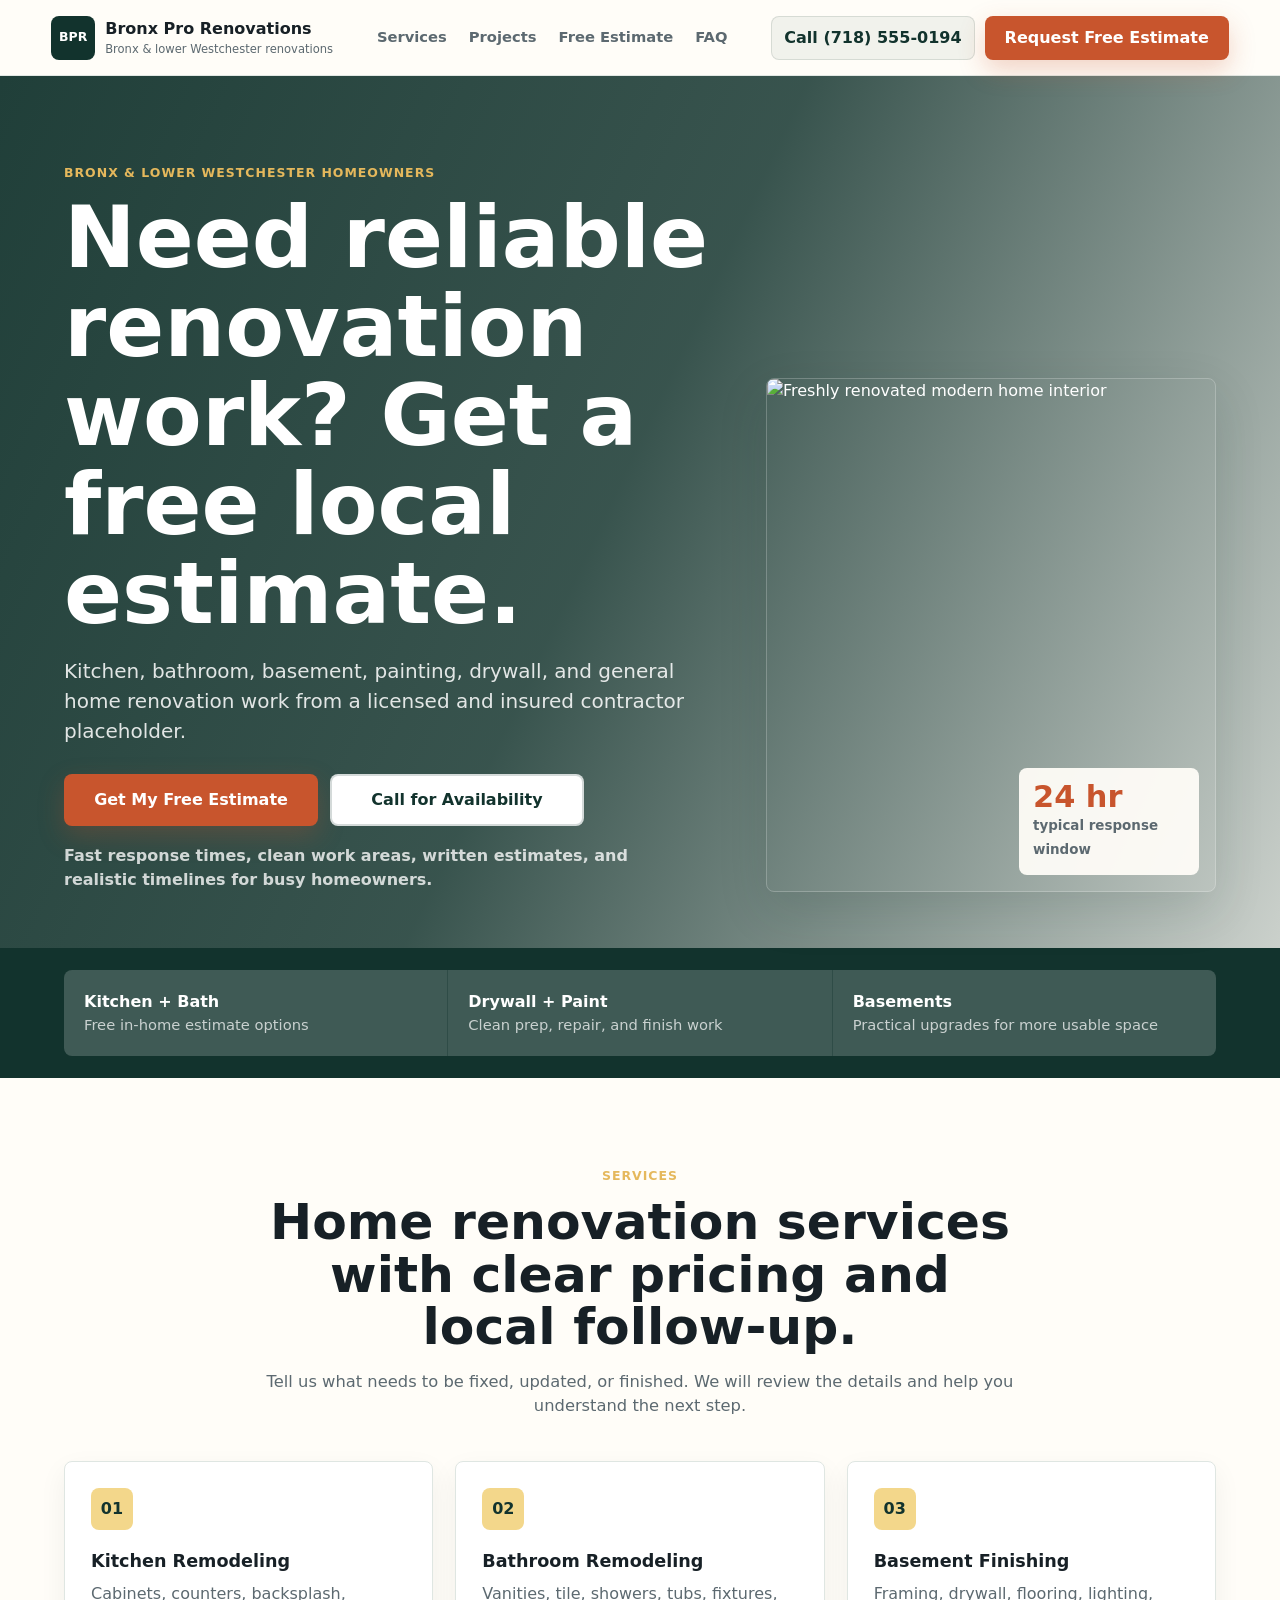
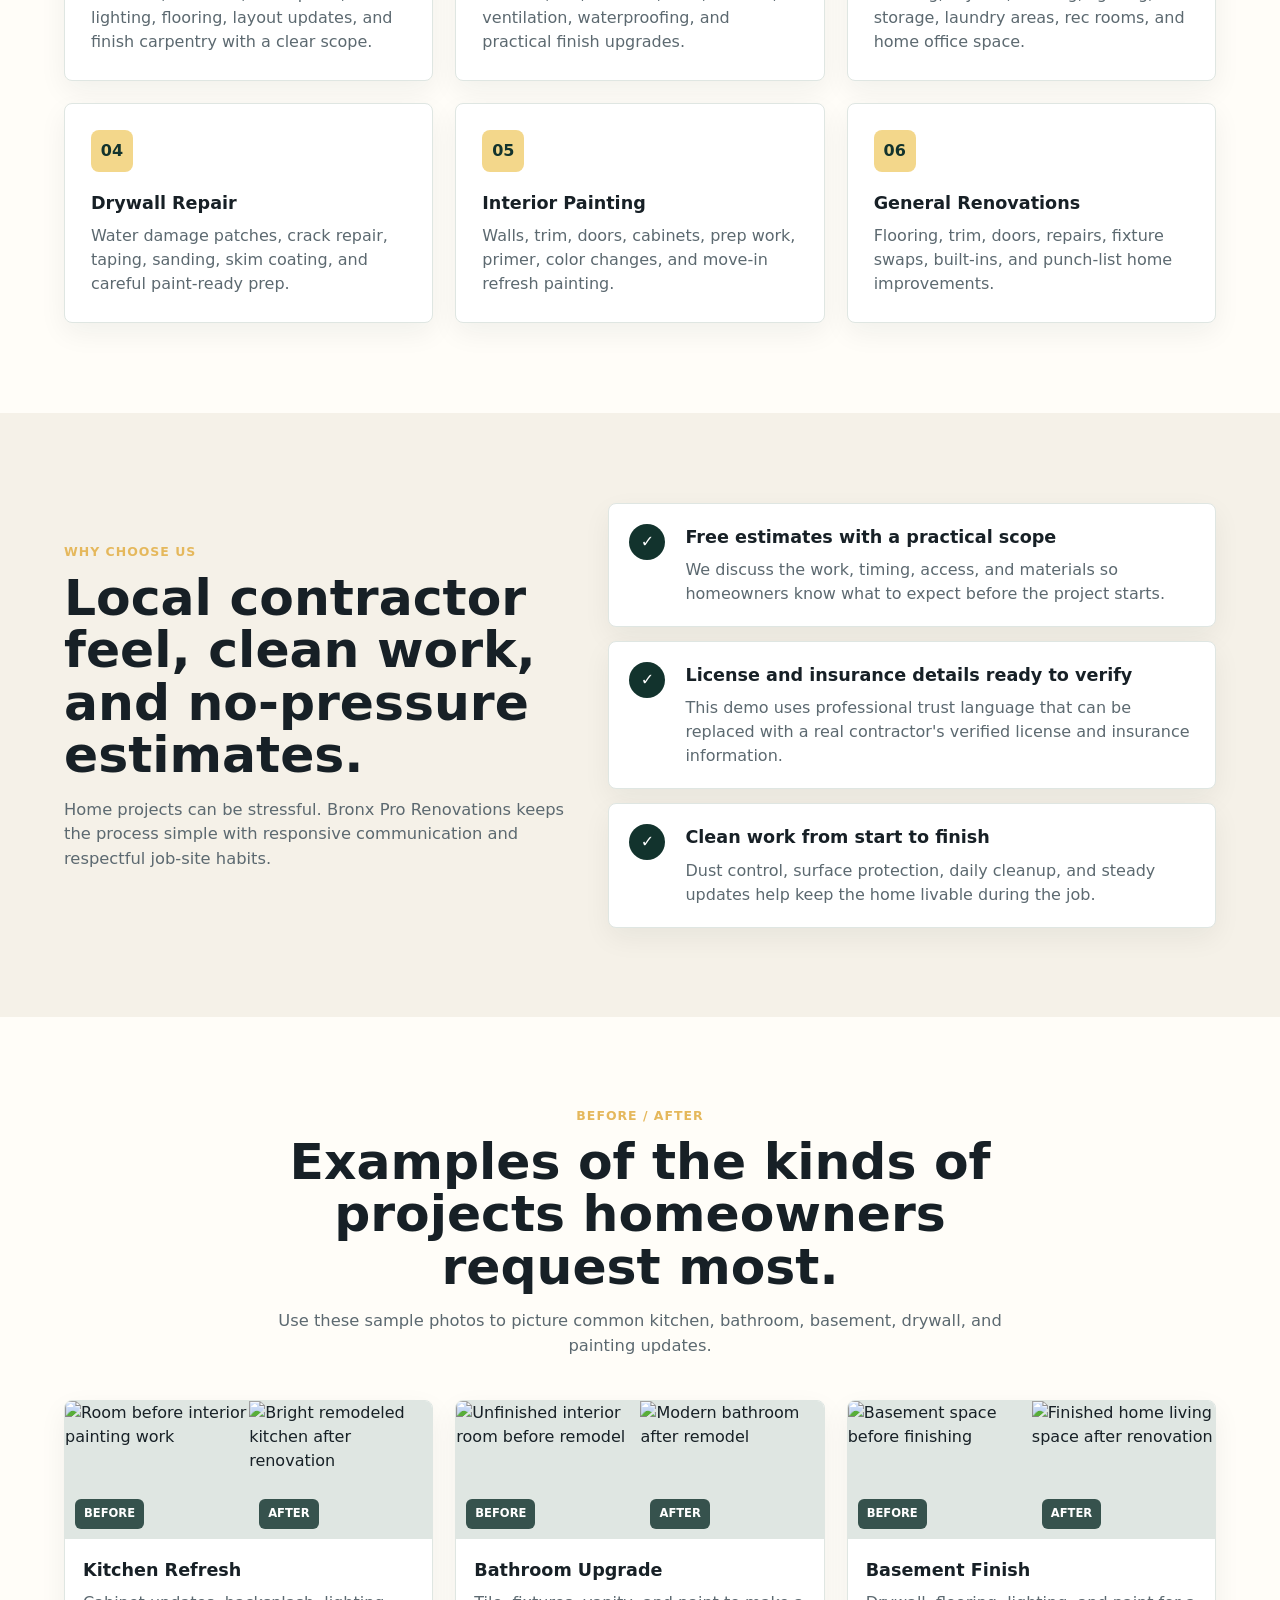
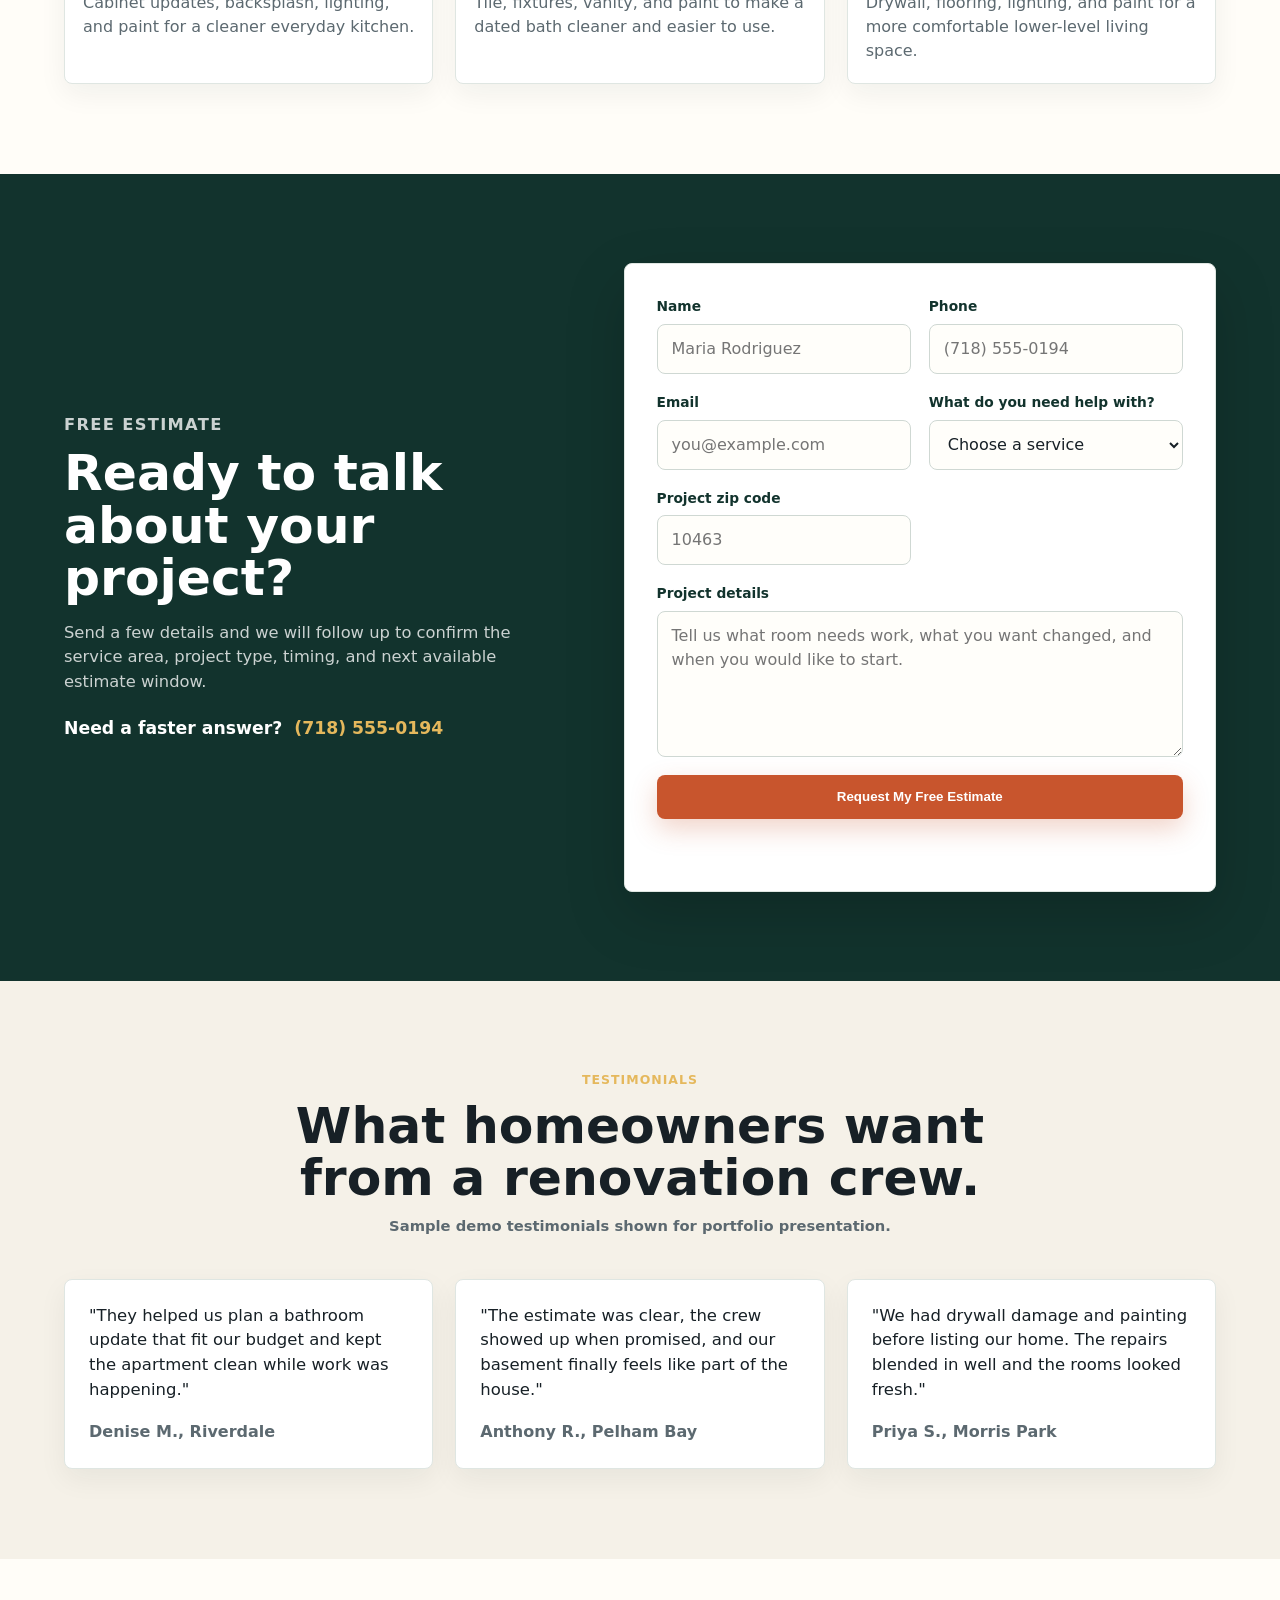
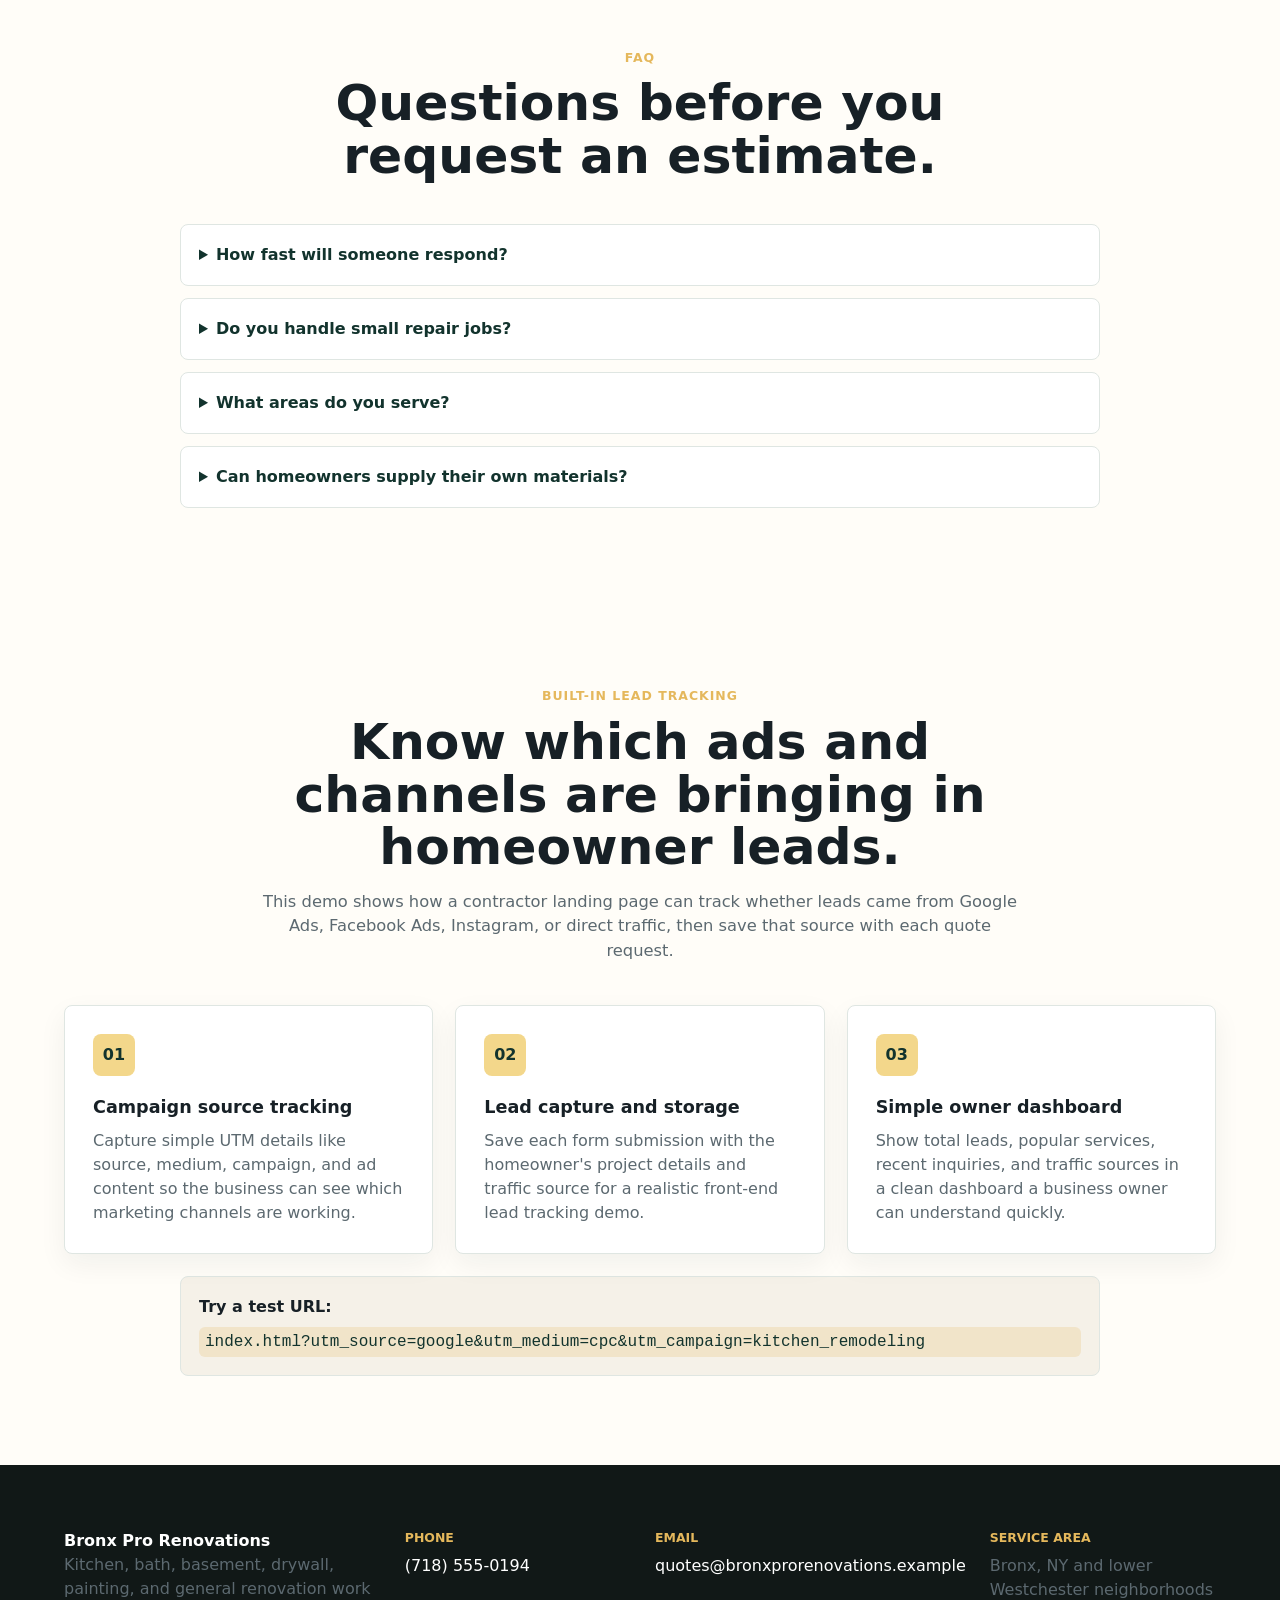
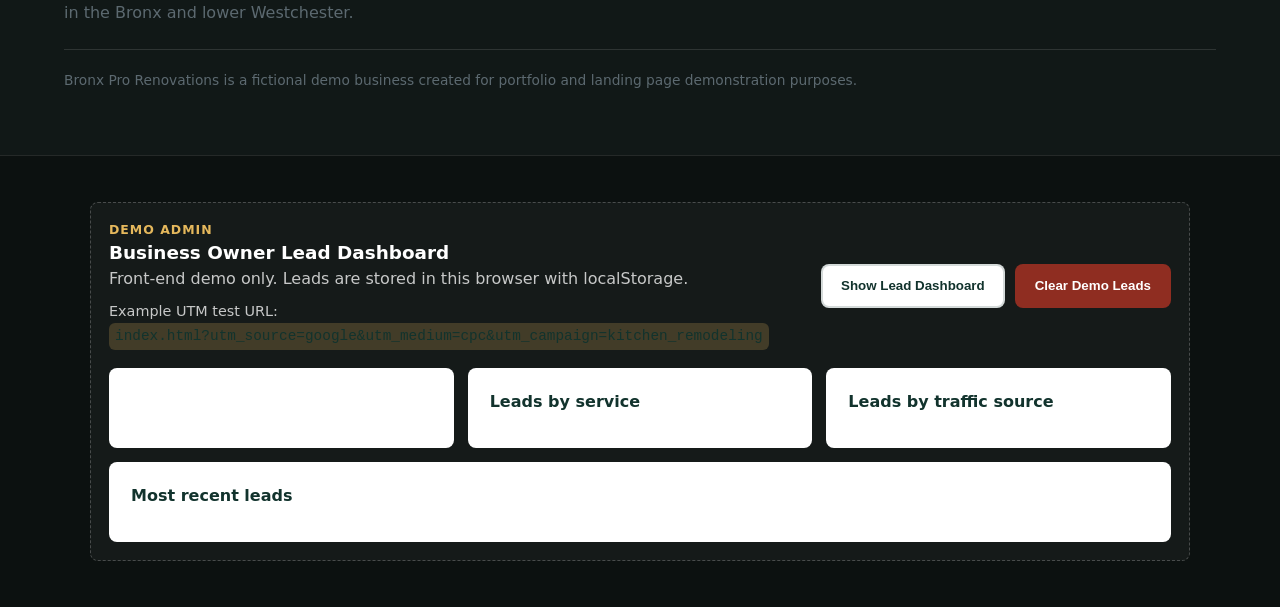
==== index.html @ e5edf649 "Initial commit" ====
<!DOCTYPE html>
<html lang="en">
<head>
  <meta charset="UTF-8">
  <meta name="viewport" content="width=device-width, initial-scale=1.0">
  <meta name="description" content="Bronx Pro Renovations is a fictional local contractor landing page demo for kitchen, bathroom, basement, painting, drywall, and general renovation leads in the Bronx and lower Westchester.">
  <title>Bronx Pro Renovations | Bronx Remodeling Contractor Demo</title>
  <link rel="preconnect" href="https://images.unsplash.com">
  <link rel="stylesheet" href="styles.css">
</head>
<body>
  <header class="site-header">
    <a class="brand" href="#top" aria-label="Bronx Pro Renovations home">
      <span class="brand-mark">BPR</span>
      <span>
        <strong>Bronx Pro Renovations</strong>
        <small>Bronx & lower Westchester renovations</small>
      </span>
    </a>

    <nav class="main-nav" aria-label="Primary navigation">
      <a href="#services">Services</a>
      <a href="#gallery">Projects</a>
      <a href="#quote">Free Estimate</a>
      <a href="#faq">FAQ</a>
    </nav>

    <div class="header-actions">
      <a class="phone-link" href="tel:+17185550194">Call (718) 555-0194</a>
      <a class="button button-primary" href="#quote">Request Free Estimate</a>
    </div>
  </header>

  <main id="top">
    <section class="hero">
      <div class="hero-content">
        <p class="eyebrow">Bronx & lower Westchester homeowners</p>
        <h1>Need reliable renovation work? Get a free local estimate.</h1>
        <p class="hero-subheadline">Kitchen, bathroom, basement, painting, drywall, and general home renovation work from a licensed and insured contractor placeholder.</p>
        <div class="hero-actions">
          <a class="button button-primary button-large" href="#quote">Get My Free Estimate</a>
          <a class="button button-secondary button-large" href="tel:+17185550194">Call for Availability</a>
        </div>
        <p class="trust-note">Fast response times, clean work areas, written estimates, and realistic timelines for busy homeowners.</p>
      </div>

      <div class="hero-card" aria-label="Project highlight">
        <img src="https://images.unsplash.com/photo-1600585154340-be6161a56a0c?auto=format&fit=crop&w=1200&q=80" alt="Freshly renovated modern home interior">
        <div class="hero-stat">
          <strong>24 hr</strong>
          <span>typical response window</span>
        </div>
      </div>
    </section>

    <section class="section intro-band" aria-label="Popular renovation requests">
      <div class="stat-strip">
        <div>
          <strong>Kitchen + Bath</strong>
          <span>Free in-home estimate options</span>
        </div>
        <div>
          <strong>Drywall + Paint</strong>
          <span>Clean prep, repair, and finish work</span>
        </div>
        <div>
          <strong>Basements</strong>
          <span>Practical upgrades for more usable space</span>
        </div>
      </div>
    </section>

    <section class="section" id="services">
      <div class="section-heading">
        <p class="eyebrow">Services</p>
        <h2>Home renovation services with clear pricing and local follow-up.</h2>
        <p>Tell us what needs to be fixed, updated, or finished. We will review the details and help you understand the next step.</p>
      </div>

      <div class="services-grid">
        <article class="service-card">
          <span class="service-icon">01</span>
          <h3>Kitchen Remodeling</h3>
          <p>Cabinets, counters, backsplash, lighting, flooring, layout updates, and finish carpentry with a clear scope.</p>
        </article>
        <article class="service-card">
          <span class="service-icon">02</span>
          <h3>Bathroom Remodeling</h3>
          <p>Vanities, tile, showers, tubs, fixtures, ventilation, waterproofing, and practical finish upgrades.</p>
        </article>
        <article class="service-card">
          <span class="service-icon">03</span>
          <h3>Basement Finishing</h3>
          <p>Framing, drywall, flooring, lighting, storage, laundry areas, rec rooms, and home office space.</p>
        </article>
        <article class="service-card">
          <span class="service-icon">04</span>
          <h3>Drywall Repair</h3>
          <p>Water damage patches, crack repair, taping, sanding, skim coating, and careful paint-ready prep.</p>
        </article>
        <article class="service-card">
          <span class="service-icon">05</span>
          <h3>Interior Painting</h3>
          <p>Walls, trim, doors, cabinets, prep work, primer, color changes, and move-in refresh painting.</p>
        </article>
        <article class="service-card">
          <span class="service-icon">06</span>
          <h3>General Renovations</h3>
          <p>Flooring, trim, doors, repairs, fixture swaps, built-ins, and punch-list home improvements.</p>
        </article>
      </div>
    </section>

    <section class="section split-section">
      <div class="section-heading align-left">
        <p class="eyebrow">Why choose us</p>
        <h2>Local contractor feel, clean work, and no-pressure estimates.</h2>
        <p>Home projects can be stressful. Bronx Pro Renovations keeps the process simple with responsive communication and respectful job-site habits.</p>
      </div>
      <div class="reasons-list">
        <div class="reason-item">
          <span>&check;</span>
          <div>
            <h3>Free estimates with a practical scope</h3>
            <p>We discuss the work, timing, access, and materials so homeowners know what to expect before the project starts.</p>
          </div>
        </div>
        <div class="reason-item">
          <span>&check;</span>
          <div>
            <h3>License and insurance details ready to verify</h3>
            <p>This demo uses professional trust language that can be replaced with a real contractor's verified license and insurance information.</p>
          </div>
        </div>
        <div class="reason-item">
          <span>&check;</span>
          <div>
            <h3>Clean work from start to finish</h3>
            <p>Dust control, surface protection, daily cleanup, and steady updates help keep the home livable during the job.</p>
          </div>
        </div>
      </div>
    </section>

    <section class="section gallery-section" id="gallery">
      <div class="section-heading">
        <p class="eyebrow">Before / After</p>
        <h2>Examples of the kinds of projects homeowners request most.</h2>
        <p>Use these sample photos to picture common kitchen, bathroom, basement, drywall, and painting updates.</p>
      </div>

      <div class="gallery-grid">
        <article class="project-card">
          <div class="project-images">
            <figure>
              <img src="https://images.unsplash.com/photo-1562259949-e8e7689d7828?auto=format&fit=crop&w=800&q=80" alt="Room before interior painting work">
              <figcaption>Before</figcaption>
            </figure>
            <figure>
              <img src="https://images.unsplash.com/photo-1556911220-bff31c812dba?auto=format&fit=crop&w=800&q=80" alt="Bright remodeled kitchen after renovation">
              <figcaption>After</figcaption>
            </figure>
          </div>
          <h3>Kitchen Refresh</h3>
          <p>Cabinet updates, backsplash, lighting, and paint for a cleaner everyday kitchen.</p>
        </article>

        <article class="project-card">
          <div class="project-images">
            <figure>
              <img src="https://images.unsplash.com/photo-1600607687939-ce8a6c25118c?auto=format&fit=crop&w=800&q=80" alt="Unfinished interior room before remodel">
              <figcaption>Before</figcaption>
            </figure>
            <figure>
              <img src="https://images.unsplash.com/photo-1620626011761-996317b8d101?auto=format&fit=crop&w=800&q=80" alt="Modern bathroom after remodel">
              <figcaption>After</figcaption>
            </figure>
          </div>
          <h3>Bathroom Upgrade</h3>
          <p>Tile, fixtures, vanity, and paint to make a dated bath cleaner and easier to use.</p>
        </article>

        <article class="project-card">
          <div class="project-images">
            <figure>
              <img src="https://images.unsplash.com/photo-1600566753190-17f0baa2a6c3?auto=format&fit=crop&w=800&q=80" alt="Basement space before finishing">
              <figcaption>Before</figcaption>
            </figure>
            <figure>
              <img src="https://images.unsplash.com/photo-1600210492486-724fe5c67fb0?auto=format&fit=crop&w=800&q=80" alt="Finished home living space after renovation">
              <figcaption>After</figcaption>
            </figure>
          </div>
          <h3>Basement Finish</h3>
          <p>Drywall, flooring, lighting, and paint for a more comfortable lower-level living space.</p>
        </article>
      </div>
    </section>

    <section class="section quote-section" id="quote">
      <div class="quote-copy">
        <p class="eyebrow">Free estimate</p>
        <h2>Ready to talk about your project?</h2>
        <p>Send a few details and we will follow up to confirm the service area, project type, timing, and next available estimate window.</p>
        <div class="quote-callout">
          <strong>Need a faster answer?</strong>
          <a href="tel:+17185550194">(718) 555-0194</a>
        </div>
      </div>

      <form class="lead-form" id="leadForm" novalidate>
        <div class="form-row">
          <label for="name">Name</label>
          <input id="name" name="name" type="text" placeholder="Maria Rodriguez" required>
        </div>
        <div class="form-row">
          <label for="phone">Phone</label>
          <input id="phone" name="phone" type="tel" placeholder="(718) 555-0194" required>
        </div>
        <div class="form-row">
          <label for="email">Email</label>
          <input id="email" name="email" type="email" placeholder="you@example.com">
        </div>
        <div class="form-row">
          <label for="service">What do you need help with?</label>
          <select id="service" name="service" required>
            <option value="">Choose a service</option>
            <option>Kitchen remodeling</option>
            <option>Bathroom remodeling</option>
            <option>Basement finishing</option>
            <option>Drywall repair</option>
            <option>Interior painting</option>
            <option>General renovation</option>
          </select>
        </div>
        <div class="form-row">
          <label for="zip">Project zip code</label>
          <input id="zip" name="zip" type="text" inputmode="numeric" placeholder="10463" required>
        </div>
        <div class="form-row full-width">
          <label for="message">Project details</label>
          <textarea id="message" name="message" rows="5" placeholder="Tell us what room needs work, what you want changed, and when you would like to start." required></textarea>
        </div>
        <button class="button button-primary form-button" type="submit">Request My Free Estimate</button>
        <p class="form-status" id="formStatus" role="status" aria-live="polite"></p>
      </form>
    </section>

    <section class="section testimonials-section">
      <div class="section-heading">
        <p class="eyebrow">Testimonials</p>
        <h2>What homeowners want from a renovation crew.</h2>
        <p class="demo-note">Sample demo testimonials shown for portfolio presentation.</p>
      </div>

      <div class="testimonial-grid">
        <blockquote>
          <p>"They helped us plan a bathroom update that fit our budget and kept the apartment clean while work was happening."</p>
          <cite>Denise M., Riverdale</cite>
        </blockquote>
        <blockquote>
          <p>"The estimate was clear, the crew showed up when promised, and our basement finally feels like part of the house."</p>
          <cite>Anthony R., Pelham Bay</cite>
        </blockquote>
        <blockquote>
          <p>"We had drywall damage and painting before listing our home. The repairs blended in well and the rooms looked fresh."</p>
          <cite>Priya S., Morris Park</cite>
        </blockquote>
      </div>
    </section>

    <section class="section faq-section" id="faq">
      <div class="section-heading">
        <p class="eyebrow">FAQ</p>
        <h2>Questions before you request an estimate.</h2>
      </div>

      <div class="faq-list">
        <details>
          <summary>How fast will someone respond?</summary>
          <p>Most inquiries receive a callback within one business day. Estimate timing depends on project size, photos, location, and schedule availability.</p>
        </details>
        <details>
          <summary>Do you handle small repair jobs?</summary>
          <p>Yes. Drywall patches, paint touch-ups, fixture changes, trim repairs, and prep work can often be handled as smaller projects.</p>
        </details>
        <details>
          <summary>What areas do you serve?</summary>
          <p>The service area includes the Bronx, Riverdale, Pelham Bay, Morris Park, Throgs Neck, Yonkers, Mount Vernon, and nearby lower Westchester neighborhoods.</p>
        </details>
        <details>
          <summary>Can homeowners supply their own materials?</summary>
          <p>Yes, depending on the material and project scope. The estimate can clarify what is owner-supplied versus contractor-supplied.</p>
        </details>
      </div>
    </section>

    <section class="section tracking-section" id="tracking">
      <div class="section-heading">
        <p class="eyebrow">Built-In Lead Tracking</p>
        <h2>Know which ads and channels are bringing in homeowner leads.</h2>
        <p>This demo shows how a contractor landing page can track whether leads came from Google Ads, Facebook Ads, Instagram, or direct traffic, then save that source with each quote request.</p>
      </div>

      <div class="tracking-grid">
        <article class="tracking-card">
          <span class="service-icon">01</span>
          <h3>Campaign source tracking</h3>
          <p>Capture simple UTM details like source, medium, campaign, and ad content so the business can see which marketing channels are working.</p>
        </article>
        <article class="tracking-card">
          <span class="service-icon">02</span>
          <h3>Lead capture and storage</h3>
          <p>Save each form submission with the homeowner's project details and traffic source for a realistic front-end lead tracking demo.</p>
        </article>
        <article class="tracking-card">
          <span class="service-icon">03</span>
          <h3>Simple owner dashboard</h3>
          <p>Show total leads, popular services, recent inquiries, and traffic sources in a clean dashboard a business owner can understand quickly.</p>
        </article>
      </div>

      <div class="utm-helper">
        <strong>Try a test URL:</strong>
        <code>index.html?utm_source=google&amp;utm_medium=cpc&amp;utm_campaign=kitchen_remodeling</code>
      </div>
    </section>
  </main>

  <footer class="site-footer">
    <div>
      <strong>Bronx Pro Renovations</strong>
      <p>Kitchen, bath, basement, drywall, painting, and general renovation work in the Bronx and lower Westchester.</p>
    </div>
    <div>
      <span>Phone</span>
      <a href="tel:+17185550194">(718) 555-0194</a>
    </div>
    <div>
      <span>Email</span>
      <a href="mailto:quotes@bronxprorenovations.example">quotes@bronxprorenovations.example</a>
    </div>
    <div>
      <span>Service Area</span>
      <p>Bronx, NY and lower Westchester neighborhoods</p>
    </div>
    <p class="footer-disclaimer">Bronx Pro Renovations is a fictional demo business created for portfolio and landing page demonstration purposes.</p>
  </footer>

  <section class="admin-leads" aria-labelledby="adminLeadsTitle">
    <div class="admin-leads-inner">
      <div>
        <p class="eyebrow">Demo admin</p>
        <h2 id="adminLeadsTitle">Business Owner Lead Dashboard</h2>
        <p>Front-end demo only. Leads are stored in this browser with localStorage.</p>
        <p class="dashboard-helper">Example UTM test URL: <code>index.html?utm_source=google&amp;utm_medium=cpc&amp;utm_campaign=kitchen_remodeling</code></p>
      </div>
      <div class="dashboard-actions">
        <button class="button button-secondary" id="showLeadsButton" type="button">Show Lead Dashboard</button>
        <button class="button button-danger" id="clearLeadsButton" type="button">Clear Demo Leads</button>
      </div>
      <div class="lead-dashboard" id="leadDashboard" aria-live="polite" hidden>
        <div class="dashboard-total" id="dashboardTotal"></div>
        <div class="dashboard-panel">
          <h3>Leads by service</h3>
          <div class="dashboard-list" id="leadsByService"></div>
        </div>
        <div class="dashboard-panel">
          <h3>Leads by traffic source</h3>
          <div class="dashboard-list" id="leadsBySource"></div>
        </div>
        <div class="dashboard-panel dashboard-wide">
          <h3>Most recent leads</h3>
          <div class="saved-leads" id="savedLeads"></div>
        </div>
      </div>
    </div>
  </section>

  <script src="script.js"></script>
</body>
</html>
---- styles.css ----
:root {
  --ink: #172026;
  --muted: #5c6970;
  --line: #dfe6e2;
  --paper: #fffdf8;
  --surface: #f5f1e8;
  --deep: #12332d;
  --accent: #c8552d;
  --accent-dark: #9e3d20;
  --gold: #e5b85c;
  --white: #ffffff;
  --shadow: 0 18px 50px rgba(18, 51, 45, 0.14);
  --shadow-soft: 0 10px 28px rgba(23, 32, 38, 0.06);
  --shadow-hover: 0 18px 38px rgba(23, 32, 38, 0.12);
  --radius: 8px;
  --header-height: 76px;
}

* {
  box-sizing: border-box;
}

html {
  scroll-behavior: smooth;
  scroll-padding-top: var(--header-height);
}

body {
  margin: 0;
  color: var(--ink);
  background: var(--paper);
  font-family: Inter, ui-sans-serif, system-ui, -apple-system, BlinkMacSystemFont, "Segoe UI", Arial, sans-serif;
  font-size: 16px;
  line-height: 1.5;
  text-rendering: optimizeLegibility;
}

img {
  display: block;
  max-width: 100%;
}

a {
  color: inherit;
  text-decoration: none;
}

section,
footer {
  scroll-margin-top: var(--header-height);
}

.site-header {
  position: sticky;
  top: 0;
  z-index: 20;
  display: flex;
  align-items: center;
  justify-content: space-between;
  gap: 18px;
  min-height: var(--header-height);
  padding: 12px clamp(18px, 4vw, 56px);
  background: rgba(255, 253, 248, 0.94);
  border-bottom: 1px solid rgba(223, 230, 226, 0.9);
  backdrop-filter: blur(16px);
}

.brand {
  display: inline-flex;
  align-items: center;
  gap: 10px;
  min-width: 220px;
}

.brand-mark {
  display: grid;
  width: 44px;
  height: 44px;
  place-items: center;
  color: var(--white);
  background: var(--deep);
  border-radius: var(--radius);
  font-weight: 800;
  font-size: 0.78rem;
  letter-spacing: 0;
}

.brand strong,
.site-footer strong {
  display: block;
  font-size: 1rem;
}

.brand small {
  display: block;
  color: var(--muted);
  font-size: 0.72rem;
}

.main-nav {
  display: none;
  align-items: center;
  gap: 22px;
  color: var(--muted);
  font-size: 0.92rem;
  font-weight: 700;
}

.main-nav a {
  position: relative;
  padding: 8px 0;
}

.main-nav a::after {
  position: absolute;
  right: 0;
  bottom: 3px;
  left: 0;
  height: 2px;
  background: var(--accent);
  content: "";
  transform: scaleX(0);
  transform-origin: left;
  transition: transform 180ms ease;
}

.main-nav a:hover::after {
  transform: scaleX(1);
}

.main-nav a:hover,
.phone-link:hover,
.site-footer a:hover {
  color: var(--accent);
}

.header-actions {
  display: flex;
  align-items: center;
  gap: 10px;
}

.phone-link {
  display: inline-flex;
  align-items: center;
  justify-content: center;
  min-height: 44px;
  padding: 0 12px;
  color: var(--deep);
  background: rgba(18, 51, 45, 0.06);
  border: 1px solid rgba(18, 51, 45, 0.12);
  border-radius: var(--radius);
  font-weight: 800;
  white-space: nowrap;
  transition: background 180ms ease, border-color 180ms ease, transform 180ms ease;
}

.phone-link:hover {
  background: rgba(200, 85, 45, 0.08);
  border-color: rgba(200, 85, 45, 0.28);
  transform: translateY(-1px);
}

.button {
  display: inline-flex;
  align-items: center;
  justify-content: center;
  min-height: 44px;
  padding: 0 18px;
  border: 2px solid transparent;
  border-radius: var(--radius);
  font-weight: 800;
  text-align: center;
  cursor: pointer;
  transition: transform 180ms ease, box-shadow 180ms ease, background 180ms ease, border-color 180ms ease;
}

.button:hover {
  transform: translateY(-1px);
}

.button:focus-visible,
.phone-link:focus-visible,
.main-nav a:focus-visible,
summary:focus-visible {
  outline: 3px solid rgba(229, 184, 92, 0.64);
  outline-offset: 3px;
}

.button-primary {
  color: var(--white);
  background: var(--accent);
  box-shadow: 0 10px 26px rgba(200, 85, 45, 0.25);
}

.button-primary:hover {
  background: var(--accent-dark);
}

.button-secondary {
  color: var(--deep);
  background: var(--white);
  border-color: rgba(18, 51, 45, 0.18);
}

.button-danger {
  color: var(--white);
  background: #8f2d21;
}

.button-danger:hover {
  background: #742116;
}

.button-large {
  width: 100%;
  min-height: 52px;
  padding: 0 24px;
}

.hero {
  display: grid;
  gap: clamp(28px, 5vw, 52px);
  min-height: calc(100vh - 76px);
  padding: clamp(44px, 7vw, 88px) clamp(18px, 5vw, 72px) clamp(30px, 5vw, 56px);
  background:
    linear-gradient(115deg, rgba(18, 51, 45, 0.94) 0%, rgba(18, 51, 45, 0.84) 48%, rgba(18, 51, 45, 0.22) 100%),
    url("https://images.unsplash.com/photo-1600566752355-35792bedcfea?auto=format&fit=crop&w=1800&q=80") center/cover;
  color: var(--white);
}

.hero-content {
  align-self: center;
  max-width: 720px;
}

.eyebrow {
  margin: 0 0 10px;
  color: var(--gold);
  font-size: 0.78rem;
  font-weight: 900;
  letter-spacing: 0.08em;
  text-transform: uppercase;
}

.hero h1,
.section-heading h2,
.quote-copy h2 {
  margin: 0;
  line-height: 1.04;
  letter-spacing: 0;
}

.hero h1 {
  max-width: 780px;
  font-size: clamp(2.15rem, 7vw, 5.35rem);
}

.hero-subheadline {
  max-width: 640px;
  margin: 18px 0 0;
  color: rgba(255, 255, 255, 0.86);
  font-size: clamp(1rem, 2vw, 1.25rem);
}

.hero-actions {
  display: grid;
  gap: 12px;
  max-width: 520px;
  margin-top: 28px;
}

.trust-note {
  max-width: 620px;
  margin: 18px 0 0;
  color: rgba(255, 255, 255, 0.78);
  font-weight: 700;
}

.hero-card {
  position: relative;
  align-self: end;
  overflow: hidden;
  border: 1px solid rgba(255, 255, 255, 0.22);
  border-radius: var(--radius);
  box-shadow: var(--shadow);
}

.hero-card img {
  width: 100%;
  height: clamp(260px, 40vw, 520px);
  object-fit: cover;
}

.hero-stat {
  position: absolute;
  right: 16px;
  bottom: 16px;
  max-width: 180px;
  padding: 14px;
  color: var(--ink);
  background: rgba(255, 253, 248, 0.94);
  border-radius: var(--radius);
}

.hero-stat strong {
  display: block;
  color: var(--accent);
  font-size: 1.9rem;
  line-height: 1;
}

.hero-stat span {
  color: var(--muted);
  font-size: 0.84rem;
  font-weight: 800;
}

.section {
  padding: clamp(54px, 7vw, 92px) clamp(18px, 5vw, 72px);
}

.intro-band {
  padding-top: 22px;
  padding-bottom: 22px;
  background: var(--deep);
}

.stat-strip {
  display: grid;
  gap: 1px;
  overflow: hidden;
  border-radius: var(--radius);
  background: rgba(255, 255, 255, 0.12);
}

.stat-strip div {
  padding: 20px;
  background: rgba(255, 255, 255, 0.08);
}

.stat-strip strong,
.stat-strip span {
  display: block;
}

.stat-strip strong {
  color: var(--white);
}

.stat-strip span {
  color: rgba(255, 255, 255, 0.72);
  font-size: 0.92rem;
}

.section-heading {
  max-width: 760px;
  margin: 0 auto clamp(28px, 4vw, 42px);
  text-align: center;
}

.section-heading.align-left {
  margin: 0;
  text-align: left;
}

.section-heading h2,
.quote-copy h2 {
  font-size: clamp(1.75rem, 4vw, 3.15rem);
}

.section-heading p:not(.eyebrow),
.quote-copy p {
  color: var(--muted);
  font-size: 1.02rem;
}

.demo-note {
  margin-top: 10px;
  font-size: 0.92rem !important;
  font-weight: 800;
}

.services-grid,
.gallery-grid,
.testimonial-grid,
.tracking-grid {
  display: grid;
  gap: clamp(16px, 2.2vw, 22px);
}

.service-card,
.tracking-card,
.project-card,
blockquote,
.lead-form,
.reason-item {
  background: var(--white);
  border: 1px solid var(--line);
  border-radius: var(--radius);
  box-shadow: var(--shadow-soft);
  transition: transform 180ms ease, border-color 180ms ease, box-shadow 180ms ease;
}

.service-card:hover,
.tracking-card:hover,
.project-card:hover,
blockquote:hover,
.reason-item:hover {
  border-color: rgba(200, 85, 45, 0.22);
  box-shadow: var(--shadow-hover);
  transform: translateY(-3px);
}

.service-card {
  padding: clamp(20px, 2.4vw, 26px);
}

.tracking-card {
  padding: clamp(20px, 2.4vw, 28px);
}

.service-icon {
  display: inline-grid;
  width: 42px;
  height: 42px;
  margin-bottom: 18px;
  place-items: center;
  color: var(--deep);
  background: #f3d78b;
  border-radius: var(--radius);
  font-weight: 900;
}

.service-card h3,
.tracking-card h3,
.reason-item h3,
.project-card h3 {
  margin: 0 0 8px;
  font-size: 1.1rem;
}

.service-card p,
.tracking-card p,
.reason-item p,
.project-card p,
blockquote p,
.faq-list p,
.site-footer p {
  margin: 0;
  color: var(--muted);
}

.split-section {
  display: grid;
  gap: 28px;
  background: var(--surface);
}

.reasons-list {
  display: grid;
  gap: 14px;
}

.reason-item {
  display: grid;
  grid-template-columns: 42px 1fr;
  gap: 14px;
  padding: 20px;
}

.reason-item span {
  display: grid;
  width: 36px;
  height: 36px;
  place-items: center;
  color: var(--white);
  background: var(--deep);
  border-radius: 50%;
  font-weight: 900;
}

.gallery-section {
  background: var(--paper);
}

.project-card {
  overflow: hidden;
}

.project-images {
  display: grid;
  grid-template-columns: 1fr 1fr;
  gap: 1px;
  background: var(--line);
}

.project-images figure {
  position: relative;
  margin: 0;
}

.project-images img {
  width: 100%;
  aspect-ratio: 4 / 3;
  object-fit: cover;
  transition: transform 220ms ease;
}

.project-card:hover img {
  transform: scale(1.025);
}

.project-images figcaption {
  position: absolute;
  left: 10px;
  bottom: 10px;
  padding: 6px 9px;
  color: var(--white);
  background: rgba(18, 51, 45, 0.82);
  border-radius: 6px;
  font-size: 0.72rem;
  font-weight: 900;
  text-transform: uppercase;
}

.project-card h3,
.project-card p {
  padding-right: 18px;
  padding-left: 18px;
}

.project-card h3 {
  padding-top: 18px;
}

.project-card p {
  padding-bottom: 20px;
}

.quote-section {
  display: grid;
  gap: clamp(28px, 5vw, 56px);
  background: var(--deep);
  color: var(--white);
}

.quote-copy {
  max-width: 620px;
}

.quote-copy p {
  color: rgba(255, 255, 255, 0.78);
}

.quote-callout {
  display: flex;
  flex-wrap: wrap;
  gap: 8px 12px;
  margin-top: 22px;
  font-size: 1.08rem;
}

.quote-callout a {
  color: var(--gold);
  font-weight: 900;
}

.lead-form {
  display: grid;
  gap: 18px;
  padding: clamp(20px, 4vw, 32px);
  color: var(--ink);
  box-shadow: 0 22px 60px rgba(0, 0, 0, 0.18);
}

.form-row {
  display: grid;
  gap: 7px;
}

label {
  color: var(--deep);
  font-size: 0.86rem;
  font-weight: 900;
}

input,
select,
textarea {
  width: 100%;
  min-height: 50px;
  padding: 12px 14px;
  color: var(--ink);
  background: #fffefa;
  border: 1px solid #cfd8d3;
  border-radius: var(--radius);
  font: inherit;
  transition: border-color 160ms ease, box-shadow 160ms ease, background 160ms ease;
}

textarea {
  resize: vertical;
}

input:focus,
select:focus,
textarea:focus {
  outline: 0;
  border-color: var(--deep);
  box-shadow: 0 0 0 4px rgba(229, 184, 92, 0.28);
}

input[aria-invalid="true"],
select[aria-invalid="true"],
textarea[aria-invalid="true"] {
  border-color: #b3261e;
  background: #fff8f7;
}

.form-button {
  width: 100%;
  border: 0;
}

.form-status {
  min-height: 22px;
  margin: 0;
  color: var(--deep);
  font-weight: 800;
}

.form-status-success {
  color: #17633a;
}

.form-status-error {
  color: #b3261e;
}

.testimonials-section {
  background: var(--surface);
}

blockquote {
  margin: 0;
  padding: 24px;
}

blockquote p {
  color: var(--ink);
  font-size: 1.03rem;
}

cite {
  display: block;
  margin-top: 18px;
  color: var(--muted);
  font-style: normal;
  font-weight: 900;
}

.faq-list {
  max-width: 920px;
  margin: 0 auto;
}

.faq-list details {
  background: var(--white);
  border: 1px solid var(--line);
  border-radius: var(--radius);
  transition: border-color 180ms ease, box-shadow 180ms ease;
}

.faq-list details:hover,
.faq-list details[open] {
  border-color: rgba(200, 85, 45, 0.22);
  box-shadow: var(--shadow-soft);
}

.faq-list details + details {
  margin-top: 12px;
}

.faq-list summary {
  min-height: 58px;
  padding: 18px 44px 18px 18px;
  color: var(--deep);
  cursor: pointer;
  font-weight: 900;
}

.faq-list p {
  padding: 0 18px 18px;
}

.tracking-section {
  background: var(--paper);
}

.utm-helper {
  display: grid;
  gap: 8px;
  max-width: 920px;
  margin: 22px auto 0;
  padding: 18px;
  color: var(--ink);
  background: var(--surface);
  border: 1px solid var(--line);
  border-radius: var(--radius);
}

.utm-helper code,
.dashboard-helper code {
  display: inline-block;
  max-width: 100%;
  padding: 3px 6px;
  color: var(--deep);
  background: rgba(229, 184, 92, 0.22);
  border-radius: 6px;
  overflow-wrap: anywhere;
}

.site-footer {
  display: grid;
  gap: 24px;
  padding: clamp(40px, 6vw, 64px) clamp(18px, 5vw, 72px);
  color: rgba(255, 255, 255, 0.76);
  background: #111817;
}

.site-footer strong,
.site-footer a {
  color: var(--white);
}

.site-footer span {
  display: block;
  margin-bottom: 6px;
  color: var(--gold);
  font-size: 0.78rem;
  font-weight: 900;
  text-transform: uppercase;
}

.footer-disclaimer {
  padding-top: 20px;
  border-top: 1px solid rgba(255, 255, 255, 0.12);
  font-size: 0.86rem;
}

.admin-leads {
  padding: clamp(26px, 5vw, 46px) clamp(18px, 5vw, 72px);
  background: #0c1110;
  border-top: 1px solid rgba(255, 255, 255, 0.1);
}

.admin-leads-inner {
  display: grid;
  gap: 18px;
  max-width: 1100px;
  margin: 0 auto;
  padding: 18px;
  color: rgba(255, 255, 255, 0.76);
  background: rgba(255, 255, 255, 0.04);
  border: 1px dashed rgba(255, 255, 255, 0.22);
  border-radius: var(--radius);
}

.admin-leads h2,
.admin-leads p {
  margin: 0;
}

.dashboard-helper {
  margin-top: 10px !important;
  font-size: 0.9rem;
}

.admin-leads h2 {
  color: var(--white);
  font-size: 1.15rem;
}

.admin-leads .button {
  width: fit-content;
}

.dashboard-actions {
  display: flex;
  flex-wrap: wrap;
  gap: 10px;
}

.lead-dashboard {
  display: grid;
  gap: 14px;
}

.dashboard-total,
.dashboard-panel {
  padding: clamp(16px, 2.5vw, 22px);
  color: var(--ink);
  background: var(--white);
  border-radius: var(--radius);
}

.dashboard-total span {
  display: block;
  color: var(--muted);
  font-size: 0.76rem;
  font-weight: 900;
  text-transform: uppercase;
}

.dashboard-total strong {
  display: block;
  color: var(--accent);
  font-size: 2.4rem;
  line-height: 1;
}

.dashboard-total p {
  margin-top: 8px;
  color: var(--muted);
}

.dashboard-panel h3 {
  margin: 0 0 12px;
  color: var(--deep);
  font-size: 1rem;
}

.dashboard-list {
  display: grid;
  gap: 8px;
}

.dashboard-row {
  display: flex;
  align-items: center;
  justify-content: space-between;
  gap: 12px;
  padding: 10px 0;
  border-bottom: 1px solid var(--line);
}

.dashboard-row:last-child {
  border-bottom: 0;
}

.dashboard-row span {
  color: var(--muted);
  overflow-wrap: anywhere;
}

.dashboard-row strong {
  color: var(--deep);
}

.saved-leads {
  display: grid;
  gap: 12px;
}

.saved-lead-card {
  padding: 16px;
  color: var(--ink);
  background: var(--white);
  border-radius: var(--radius);
}

.saved-lead-card h3 {
  margin: 0 0 10px;
  font-size: 1rem;
}

.saved-lead-card dl {
  display: grid;
  gap: 8px;
  margin: 0 0 10px;
}

.saved-lead-card div {
  display: grid;
  gap: 2px;
}

.saved-lead-card dt {
  color: var(--muted);
  font-size: 0.72rem;
  font-weight: 900;
  text-transform: uppercase;
}

.saved-lead-card dd,
.saved-lead-card p {
  margin: 0;
  color: var(--ink);
}

@media (min-width: 640px) {
  .hero-actions {
    grid-template-columns: repeat(2, minmax(0, 1fr));
  }

  .button-large {
    width: auto;
  }

  .stat-strip,
  .services-grid,
  .testimonial-grid,
  .tracking-grid {
    grid-template-columns: repeat(3, minmax(0, 1fr));
  }

  .gallery-grid {
    grid-template-columns: repeat(2, minmax(0, 1fr));
  }

  .lead-form {
    grid-template-columns: repeat(2, minmax(0, 1fr));
  }

  .full-width,
  .form-button,
  .form-status {
    grid-column: 1 / -1;
  }

  .site-footer {
    grid-template-columns: 1.4fr 1fr 1fr 1fr;
  }

  .footer-disclaimer {
    grid-column: 1 / -1;
  }

  .admin-leads-inner {
    grid-template-columns: 1fr auto;
    align-items: center;
  }

  .saved-leads {
    grid-column: 1 / -1;
  }

  .lead-dashboard {
    grid-column: 1 / -1;
    grid-template-columns: repeat(3, minmax(0, 1fr));
  }

  .dashboard-wide {
    grid-column: 1 / -1;
  }

  .saved-lead-card dl {
    grid-template-columns: repeat(6, minmax(0, 1fr));
  }
}

@media (min-width: 900px) {
  .main-nav,
  .phone-link {
    display: flex;
  }

  .hero {
    grid-template-columns: minmax(0, 1.04fr) minmax(360px, 0.72fr);
    align-items: center;
  }

  .split-section,
  .quote-section {
    grid-template-columns: minmax(0, 0.85fr) minmax(420px, 1fr);
    align-items: center;
  }

  .services-grid {
    grid-template-columns: repeat(6, minmax(0, 1fr));
  }

  .service-card {
    grid-column: span 2;
  }

  .gallery-grid {
    grid-template-columns: repeat(3, minmax(0, 1fr));
  }
}

@media (max-width: 520px) {
  .site-header {
    align-items: stretch;
    flex-direction: column;
    gap: 12px;
  }

  .brand {
    min-width: 0;
  }

  .header-actions {
    display: grid;
    grid-template-columns: 1fr;
    width: 100%;
  }

  .phone-link,
  .header-actions .button {
    width: 100%;
  }

  .hero {
    min-height: auto;
  }

  .hero-card {
    display: none;
  }

  .stat-strip {
    margin: 0 -18px;
    border-radius: 0;
  }

  .reason-item {
    grid-template-columns: 1fr;
  }

  .dashboard-actions .button {
    width: 100%;
  }
}

@media (prefers-reduced-motion: reduce) {
  *,
  *::before,
  *::after {
    scroll-behavior: auto !important;
    transition-duration: 0.01ms !important;
    animation-duration: 0.01ms !important;
    animation-iteration-count: 1 !important;
  }
}
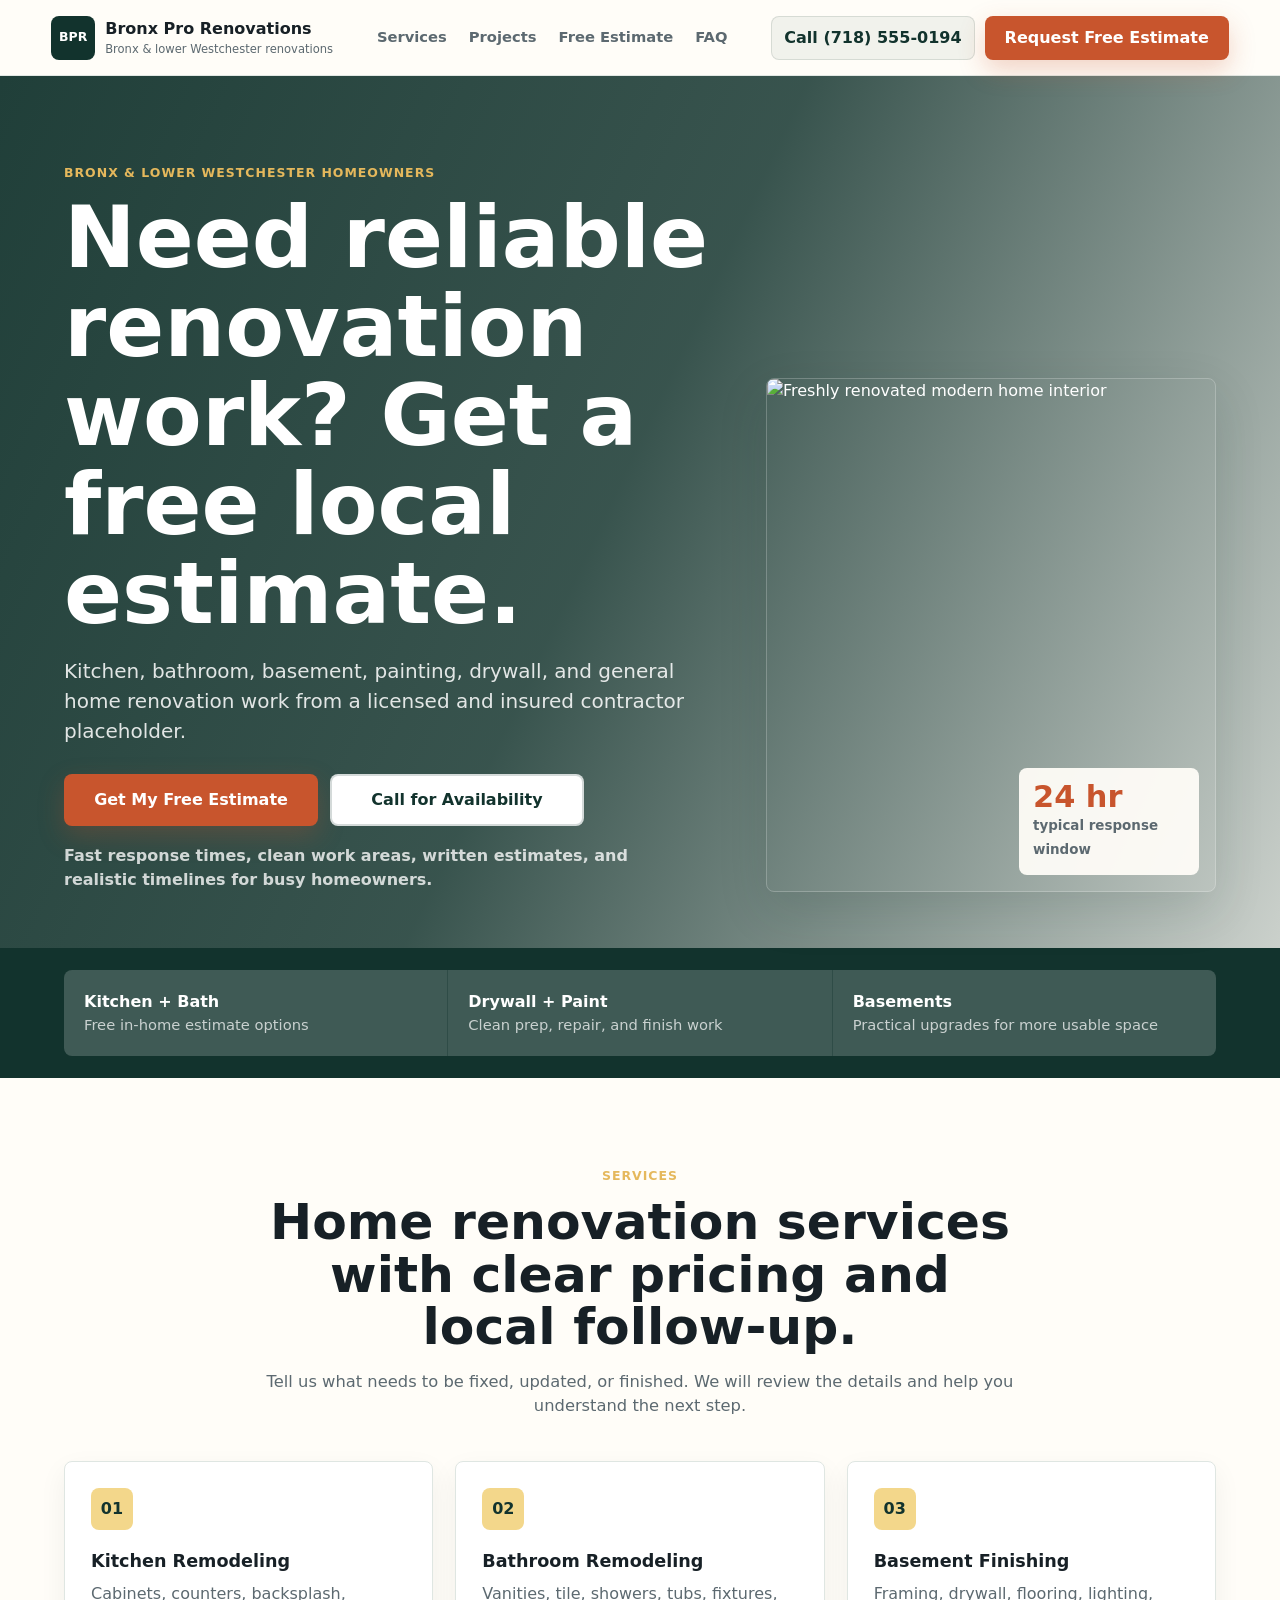
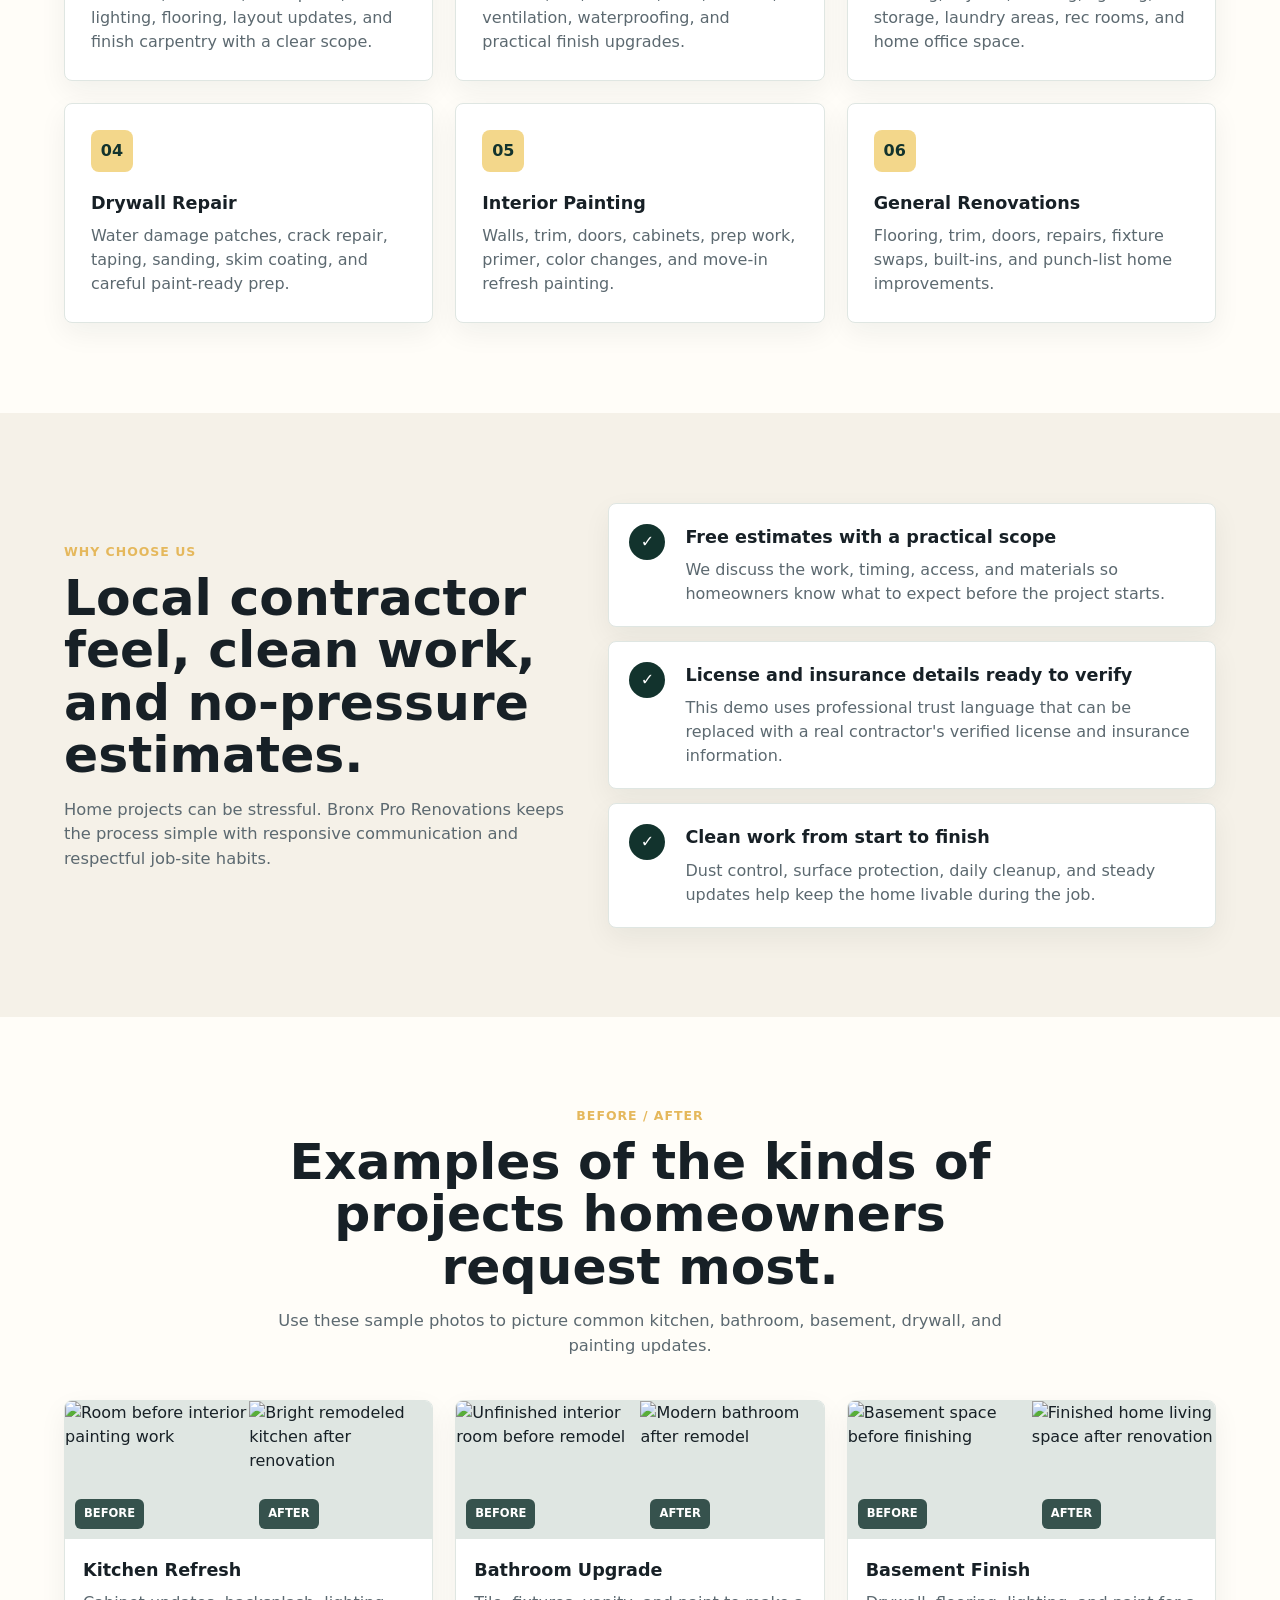
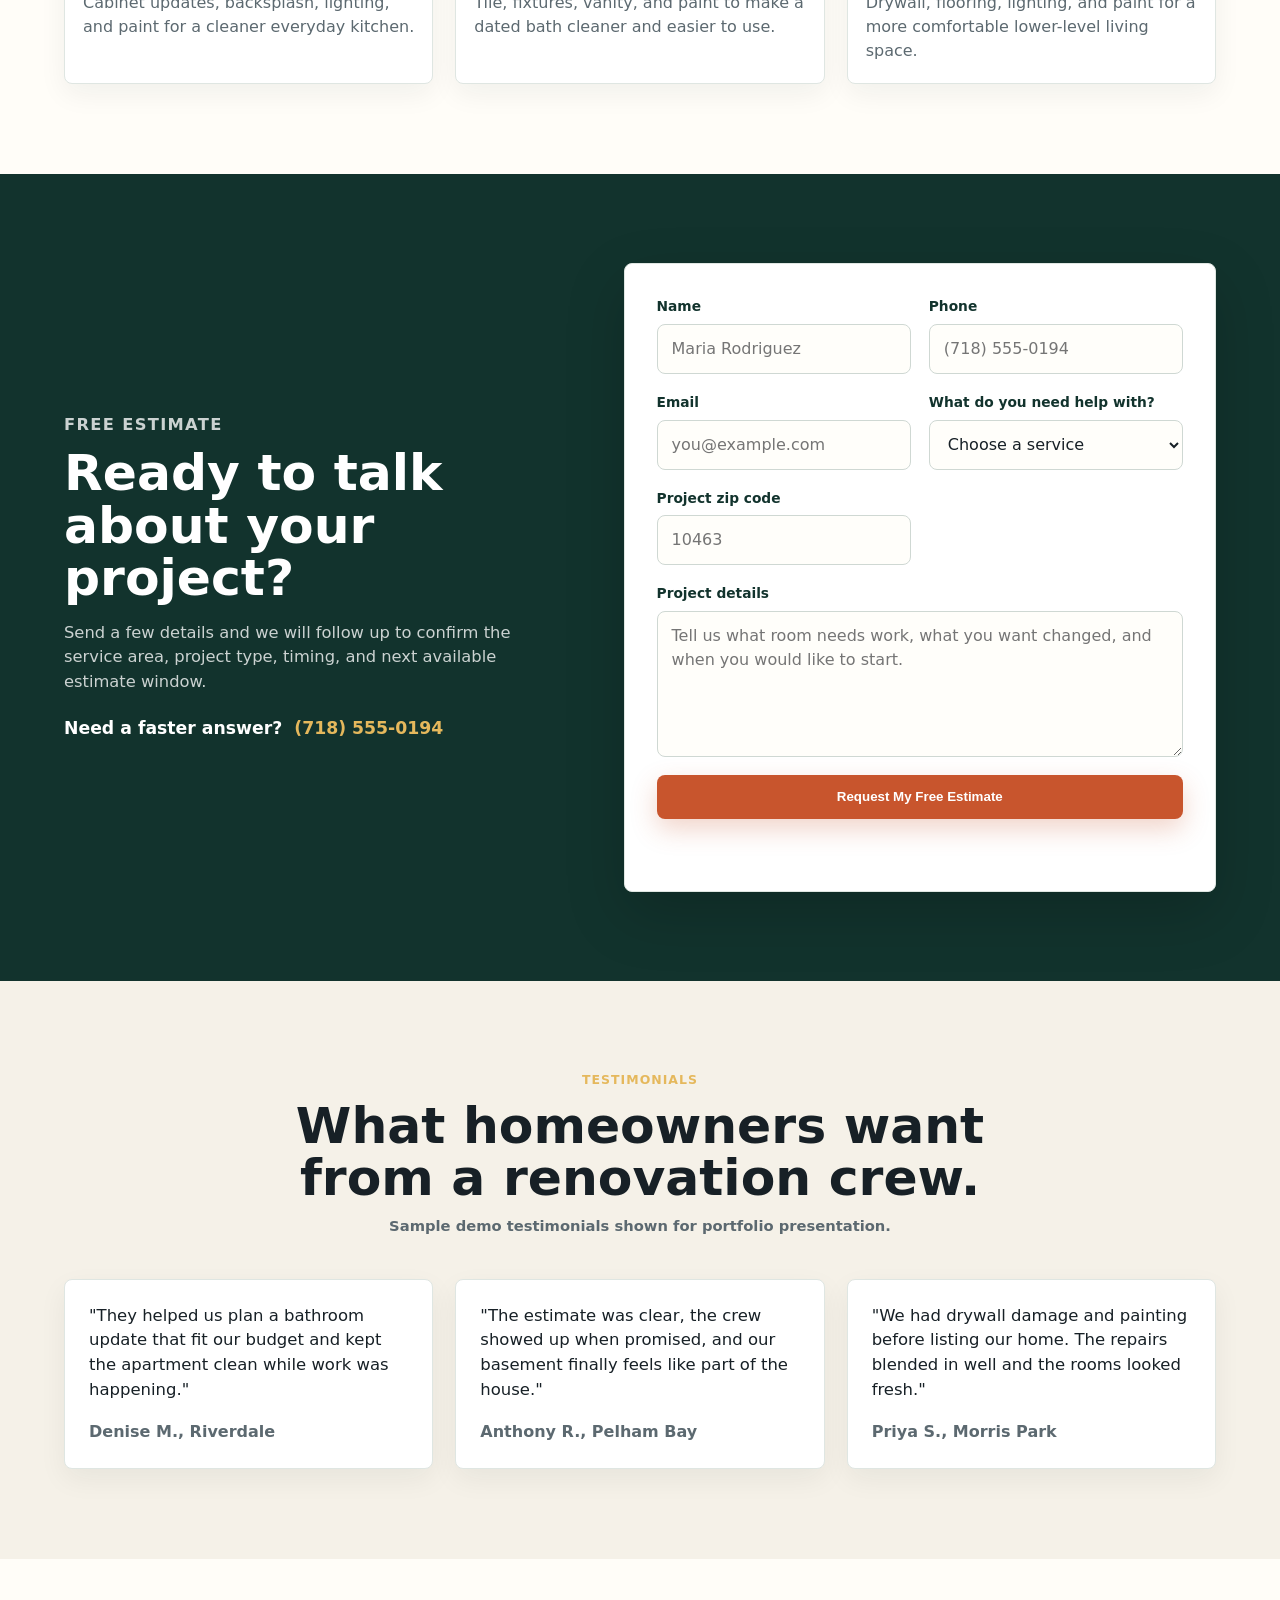
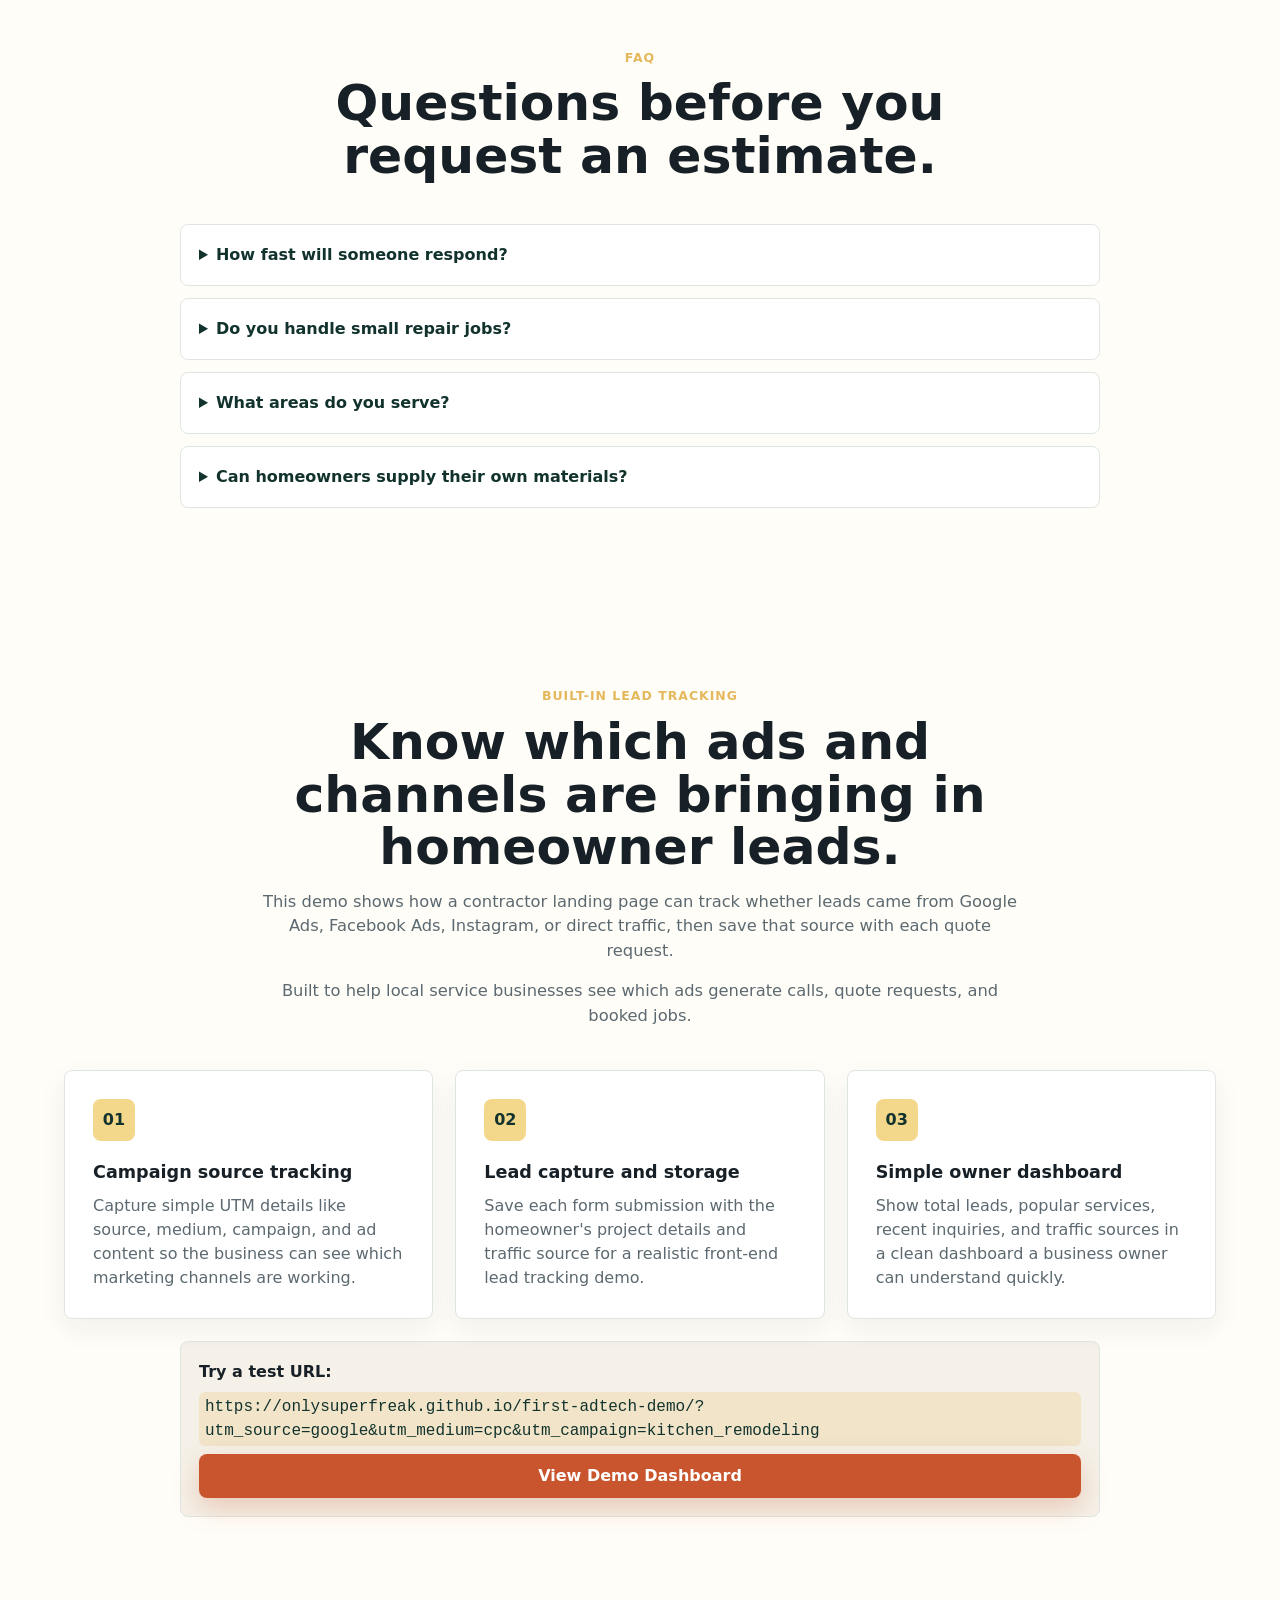
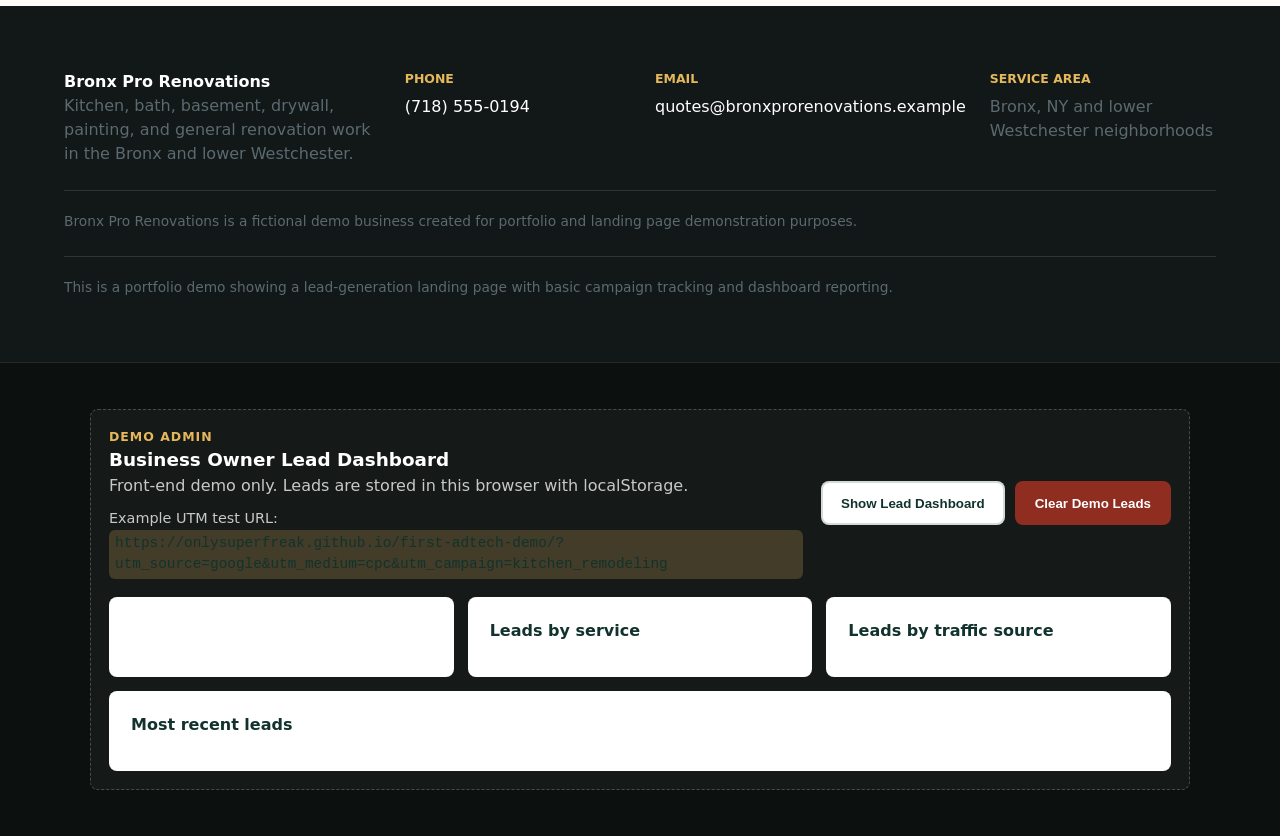
==== commit 128a5059: "Add final portfolio demo improvements" ====
--- a/index.html
+++ b/index.html
@@ -300,6 +300,7 @@
         <p class="eyebrow">Built-In Lead Tracking</p>
         <h2>Know which ads and channels are bringing in homeowner leads.</h2>
         <p>This demo shows how a contractor landing page can track whether leads came from Google Ads, Facebook Ads, Instagram, or direct traffic, then save that source with each quote request.</p>
+        <p>Built to help local service businesses see which ads generate calls, quote requests, and booked jobs.</p>
       </div>
 
       <div class="tracking-grid">
@@ -322,7 +323,8 @@
 
       <div class="utm-helper">
         <strong>Try a test URL:</strong>
-        <code>index.html?utm_source=google&amp;utm_medium=cpc&amp;utm_campaign=kitchen_remodeling</code>
+        <a href="https://onlysuperfreak.github.io/first-adtech-demo/?utm_source=google&amp;utm_medium=cpc&amp;utm_campaign=kitchen_remodeling"><code>https://onlysuperfreak.github.io/first-adtech-demo/?utm_source=google&amp;utm_medium=cpc&amp;utm_campaign=kitchen_remodeling</code></a>
+        <a class="button button-primary" href="#demo-dashboard">View Demo Dashboard</a>
       </div>
     </section>
   </main>
@@ -345,15 +347,16 @@
       <p>Bronx, NY and lower Westchester neighborhoods</p>
     </div>
     <p class="footer-disclaimer">Bronx Pro Renovations is a fictional demo business created for portfolio and landing page demonstration purposes.</p>
+    <p class="footer-disclaimer">This is a portfolio demo showing a lead-generation landing page with basic campaign tracking and dashboard reporting.</p>
   </footer>
 
-  <section class="admin-leads" aria-labelledby="adminLeadsTitle">
+  <section class="admin-leads" id="demo-dashboard" aria-labelledby="adminLeadsTitle">
     <div class="admin-leads-inner">
       <div>
         <p class="eyebrow">Demo admin</p>
         <h2 id="adminLeadsTitle">Business Owner Lead Dashboard</h2>
         <p>Front-end demo only. Leads are stored in this browser with localStorage.</p>
-        <p class="dashboard-helper">Example UTM test URL: <code>index.html?utm_source=google&amp;utm_medium=cpc&amp;utm_campaign=kitchen_remodeling</code></p>
+        <p class="dashboard-helper">Example UTM test URL: <a href="https://onlysuperfreak.github.io/first-adtech-demo/?utm_source=google&amp;utm_medium=cpc&amp;utm_campaign=kitchen_remodeling"><code>https://onlysuperfreak.github.io/first-adtech-demo/?utm_source=google&amp;utm_medium=cpc&amp;utm_campaign=kitchen_remodeling</code></a></p>
       </div>
       <div class="dashboard-actions">
         <button class="button button-secondary" id="showLeadsButton" type="button">Show Lead Dashboard</button>
